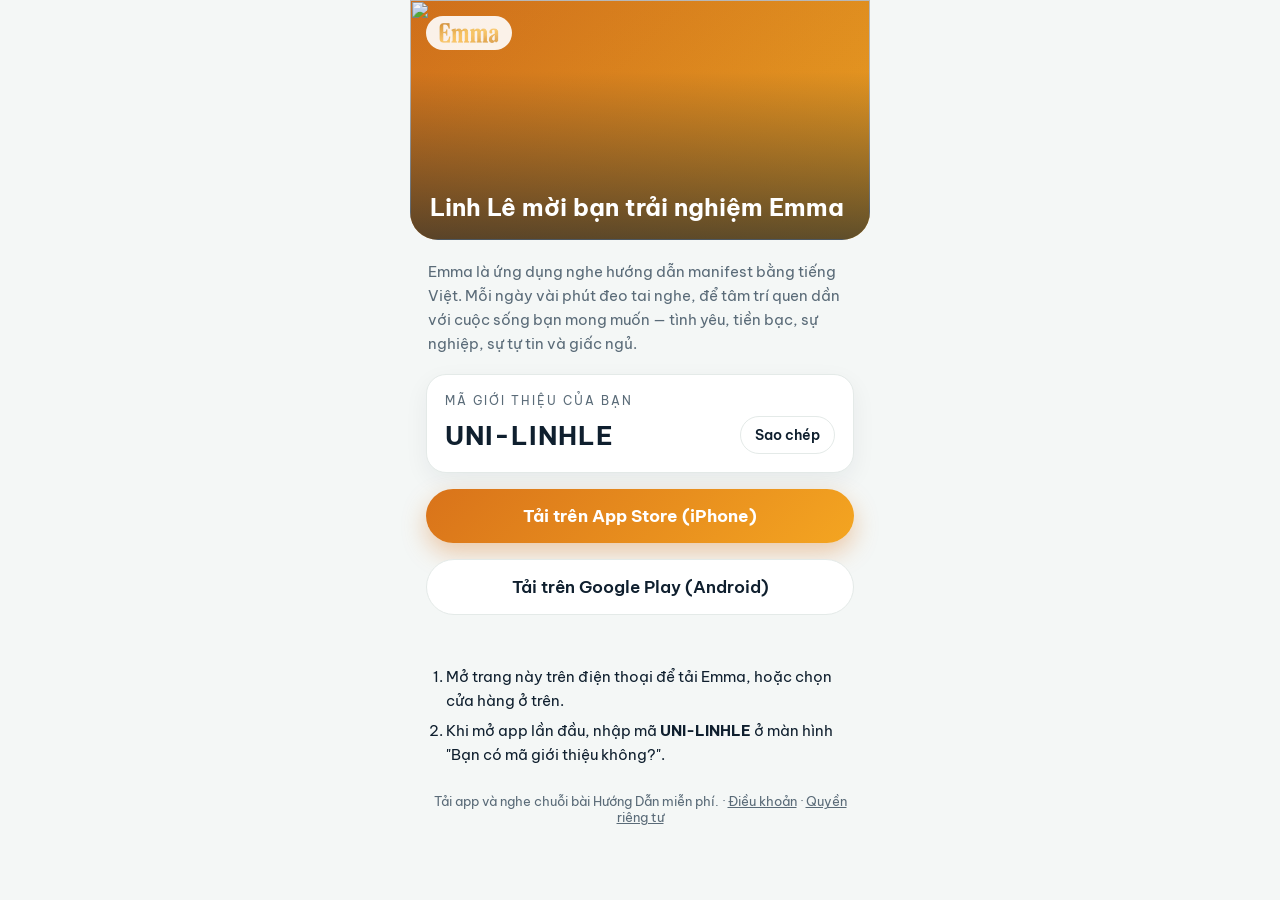
==== u/unilinhle/index.html @ 007b0d3c "Personal partner link pages (/u/<code>) One page per partner member: shows the member's referral cod" ====
<!DOCTYPE html>
<html lang="vi">
<head>
<meta charset="UTF-8" />
<meta name="viewport" content="width=device-width, initial-scale=1.0, viewport-fit=cover" />
<meta name="robots" content="noindex" />
<title>Linh Lê mời bạn trải nghiệm Emma</title>
<meta name="description" content="Emma — nghe hướng dẫn manifest bằng tiếng Việt, mỗi ngày vài phút cho tình yêu, tiền bạc, sự nghiệp và giấc ngủ. Nhấn để tải miễn phí." />
<meta property="og:type" content="website" />
<meta property="og:url" content="https://emmamanifest.com/u/unilinhle" />
<meta property="og:title" content="Linh Lê mời bạn trải nghiệm Emma" />
<meta property="og:description" content="Emma — nghe hướng dẫn manifest bằng tiếng Việt, mỗi ngày vài phút cho tình yêu, tiền bạc, sự nghiệp và giấc ngủ. Nhấn để tải miễn phí." />
<meta property="og:image" content="https://img.emmamanifest.com/cdn-cgi/image/width=1200,height=630,fit=cover,quality=80,format=jpeg/Beauty%26Lifestyle/bright-hot-air-balloons-in-sky-of-cappadocia-turk_36GJCUH5V2.jpg" />
<meta property="og:image:width" content="1200" />
<meta property="og:image:height" content="630" />
<meta name="twitter:card" content="summary_large_image" />
<link rel="preconnect" href="https://fonts.googleapis.com" />
<link rel="preconnect" href="https://fonts.gstatic.com" crossorigin />
<link href="https://fonts.googleapis.com/css2?family=Be+Vietnam+Pro:wght@400;600;700&display=swap" rel="stylesheet" />
<style>
  :root { --a:#D9731A; --b:#F4A521; --ink:#0F1F2E; --soft:#5A6B78; --bg:#F4F7F6; --line:#E4EAE8; }
  * { box-sizing:border-box; }
  body { margin:0; background:var(--bg); color:var(--ink); font-family:'Be Vietnam Pro',-apple-system,BlinkMacSystemFont,'Segoe UI',Roboto,sans-serif; -webkit-font-smoothing:antialiased; }
  .wrap { max-width:460px; margin:0 auto; padding:0 16px 40px; }
  .hero { position:relative; height:240px; border-radius:0 0 28px 28px; overflow:hidden; margin:0 -16px; background:linear-gradient(135deg,var(--a),var(--b)); }
  .hero .bg { width:100%; height:100%; object-fit:cover; display:block; }
  .hero::after { content:''; position:absolute; inset:0; background:linear-gradient(180deg,rgba(15,31,46,.05) 30%,rgba(15,31,46,.65)); }
  .logo { position:absolute; top:16px; left:16px; z-index:1; height:34px; width:auto; padding:7px 12px; background:rgba(255,255,255,.9); border-radius:999px; box-sizing:border-box; }
  .hero h1 { position:absolute; left:20px; right:20px; bottom:18px; z-index:1; margin:0; color:#fff; font-size:24px; line-height:1.25; font-weight:700; }
  .lead { color:var(--soft); font-size:15px; line-height:1.6; margin:20px 2px 18px; }
  .card { background:#fff; border:1px solid var(--line); border-radius:20px; padding:18px; box-shadow:0 8px 24px rgba(15,31,46,.06); }
  .label { font-size:12px; letter-spacing:2px; color:var(--soft); text-transform:uppercase; margin-bottom:8px; }
  .coderow { display:flex; align-items:center; justify-content:space-between; gap:10px; }
  .code { font-size:26px; font-weight:700; letter-spacing:1px; word-break:break-all; }
  .copy { border:1px solid var(--line); background:#fff; color:var(--ink); border-radius:999px; padding:9px 14px; font-weight:600; font-size:14px; font-family:inherit; cursor:pointer; white-space:nowrap; }
  .cta { display:block; width:100%; margin:16px 0 8px; padding:16px; border:0; border-radius:999px; color:#fff; font-weight:700; font-size:17px; font-family:inherit; text-align:center; text-decoration:none; background:linear-gradient(135deg,var(--a),var(--b)); box-shadow:0 10px 24px rgba(217,115,26,.35); cursor:pointer; }
  .cta.secondary { background:#fff; color:var(--ink); border:1px solid var(--line); box-shadow:none; font-weight:600; }
  .toast { text-align:center; color:var(--a); font-size:14px; min-height:20px; font-weight:600; }
  ol { margin:22px 0 0; padding-left:20px; color:var(--ink); font-size:15px; line-height:1.6; }
  ol li { margin-bottom:6px; }
  .muted { color:var(--soft); font-size:13px; text-align:center; margin-top:26px; }
  .muted a { color:var(--soft); }
  .only-ios, .only-android, .only-desktop { display:none; }
  body.ios .only-ios, body.android .only-android, body.desktop .only-desktop { display:block; }
</style>
</head>
<body>
<div class="wrap">
  <div class="hero">
    <img class="bg" src="https://img.emmamanifest.com/cdn-cgi/image/width=900,height=600,fit=cover,quality=75,format=auto/Beauty%26Lifestyle/bright-hot-air-balloons-in-sky-of-cappadocia-turk_36GJCUH5V2.jpg" alt="" />
    <img class="logo" src="/u/logo.png" alt="Emma" />
    <h1>Linh Lê mời bạn trải nghiệm Emma</h1>
  </div>
  <p class="lead">Emma là ứng dụng nghe hướng dẫn manifest bằng tiếng Việt. Mỗi ngày vài phút đeo tai nghe, để tâm trí quen dần với cuộc sống bạn mong muốn — tình yêu, tiền bạc, sự nghiệp, sự tự tin và giấc ngủ.</p>

  <div class="card">
    <div class="label">Mã giới thiệu của bạn</div>
    <div class="coderow"><div class="code" id="code">UNI-LINHLE</div><button class="copy" type="button" id="copyBtn">Sao chép</button></div>
  </div>

  <a class="cta only-ios" id="iosBtn" href="https://apps.apple.com/vn/app/emma-manifest-daily/id6798245439">Tải Emma miễn phí</a>
  <a class="cta only-android" id="androidBtn" href="https://play.google.com/store/apps/details?id=com.emmamanifest.app&referrer=code%3DUNI-LINHLE">Tải Emma trên Google Play</a>
  <div class="only-desktop">
    <a class="cta" href="https://apps.apple.com/vn/app/emma-manifest-daily/id6798245439">Tải trên App Store (iPhone)</a>
    <a class="cta secondary" href="https://play.google.com/store/apps/details?id=com.emmamanifest.app&referrer=code%3DUNI-LINHLE">Tải trên Google Play (Android)</a>
  </div>
  <div class="toast" id="toast"></div>

  <ol class="only-ios">
    <li>Bấm <b>Tải Emma miễn phí</b> — mã của bạn được sao chép sẵn.</li>
    <li>Cài và mở Emma.</li>
    <li>Ở màn hình <b>"Bạn có mã giới thiệu không?"</b>, bấm <b>Dán mã</b> (hoặc giữ ngón tay vào ô nhập → Dán, hay gõ mã ở trên) rồi bấm Xác nhận.</li>
  </ol>
  <ol class="only-android">
    <li>Bấm <b>Tải Emma trên Google Play</b> và cài app.</li>
    <li>Mở Emma — mã của bạn đã được điền sẵn ở màn hình <b>"Bạn có mã giới thiệu không?"</b>, chỉ cần bấm Xác nhận.</li>
  </ol>
  <ol class="only-desktop">
    <li>Mở trang này trên điện thoại để tải Emma, hoặc chọn cửa hàng ở trên.</li>
    <li>Khi mở app lần đầu, nhập mã <b>UNI-LINHLE</b> ở màn hình "Bạn có mã giới thiệu không?".</li>
  </ol>

  <p class="muted">Tải app và nghe chuỗi bài Hướng Dẫn miễn phí. · <a href="/terms.html">Điều khoản</a> · <a href="/privacy.html">Quyền riêng tư</a></p>
</div>
<script>
(function () {
  var CODE = "UNI-LINHLE";
  var ua = navigator.userAgent || '';
  var isAndroid = /Android/i.test(ua);
  var isIOS = /iPhone|iPad|iPod/i.test(ua) || (navigator.platform === 'MacIntel' && navigator.maxTouchPoints > 1);
  var platform = isIOS ? 'ios' : isAndroid ? 'android' : 'other';
  document.body.className = isIOS ? 'ios' : isAndroid ? 'android' : 'desktop';

  // Đếm 1 lượt bấm link mỗi lần mở trang (không lưu IP hay thông tin thiết bị).
  try {
    var key = 'emma-click-' + CODE;
    if (!sessionStorage.getItem(key)) {
      sessionStorage.setItem(key, '1');
      fetch("https://owqayzsscqypeoulrnyd.supabase.co" + '/rest/v1/rpc/record_link_click', {
        method: 'POST', keepalive: true,
        headers: { apikey: "eyJhbGciOiJIUzI1NiIsInR5cCI6IkpXVCJ9.eyJpc3MiOiJzdXBhYmFzZSIsInJlZiI6Im93cWF5enNzY3F5cGVvdWxybnlkIiwicm9sZSI6ImFub24iLCJpYXQiOjE3ODE2ODM2ODUsImV4cCI6MjA5NzI1OTY4NX0.HmFFwhFHB6g46zTIH0yZIYyw733MjlcVakrV6QlC260", Authorization: 'Bearer ' + "eyJhbGciOiJIUzI1NiIsInR5cCI6IkpXVCJ9.eyJpc3MiOiJzdXBhYmFzZSIsInJlZiI6Im93cWF5enNzY3F5cGVvdWxybnlkIiwicm9sZSI6ImFub24iLCJpYXQiOjE3ODE2ODM2ODUsImV4cCI6MjA5NzI1OTY4NX0.HmFFwhFHB6g46zTIH0yZIYyw733MjlcVakrV6QlC260", 'Content-Type': 'application/json' },
        body: JSON.stringify({ p_code: CODE, p_platform: platform })
      }).catch(function () {});
    }
  } catch (e) {}

  var toast = document.getElementById('toast');
  function copyCode() {
    var done = function () { toast.textContent = 'Đã sao chép mã ' + CODE; };
    try {
      if (navigator.clipboard && window.isSecureContext) {
        navigator.clipboard.writeText(CODE).then(done, fallback);
        return;
      }
    } catch (e) {}
    fallback();
    function fallback() {
      // Trình duyệt trong Zalo / Facebook / Messenger thường chặn navigator.clipboard.
      try {
        var t = document.createElement('textarea');
        t.value = CODE; t.setAttribute('readonly', ''); t.style.position = 'fixed'; t.style.opacity = '0';
        document.body.appendChild(t); t.select(); t.setSelectionRange(0, 99);
        document.execCommand('copy'); document.body.removeChild(t); done();
      } catch (e) { toast.textContent = 'Hãy ghi nhớ mã ' + CODE + ' để nhập khi mở app'; }
    }
  }
  document.getElementById('copyBtn').addEventListener('click', copyCode);
  document.getElementById('iosBtn').addEventListener('click', function (e) {
    e.preventDefault(); copyCode();
    var href = this.href; setTimeout(function () { location.href = href; }, 350);
  });
  if (isAndroid) {
    // Android: mã đi kèm link Google Play, tự chuyển sau giây lát.
    setTimeout(function () { location.href = document.getElementById('androidBtn').href; }, 1200);
  }
})();
</script>
</body>
</html>
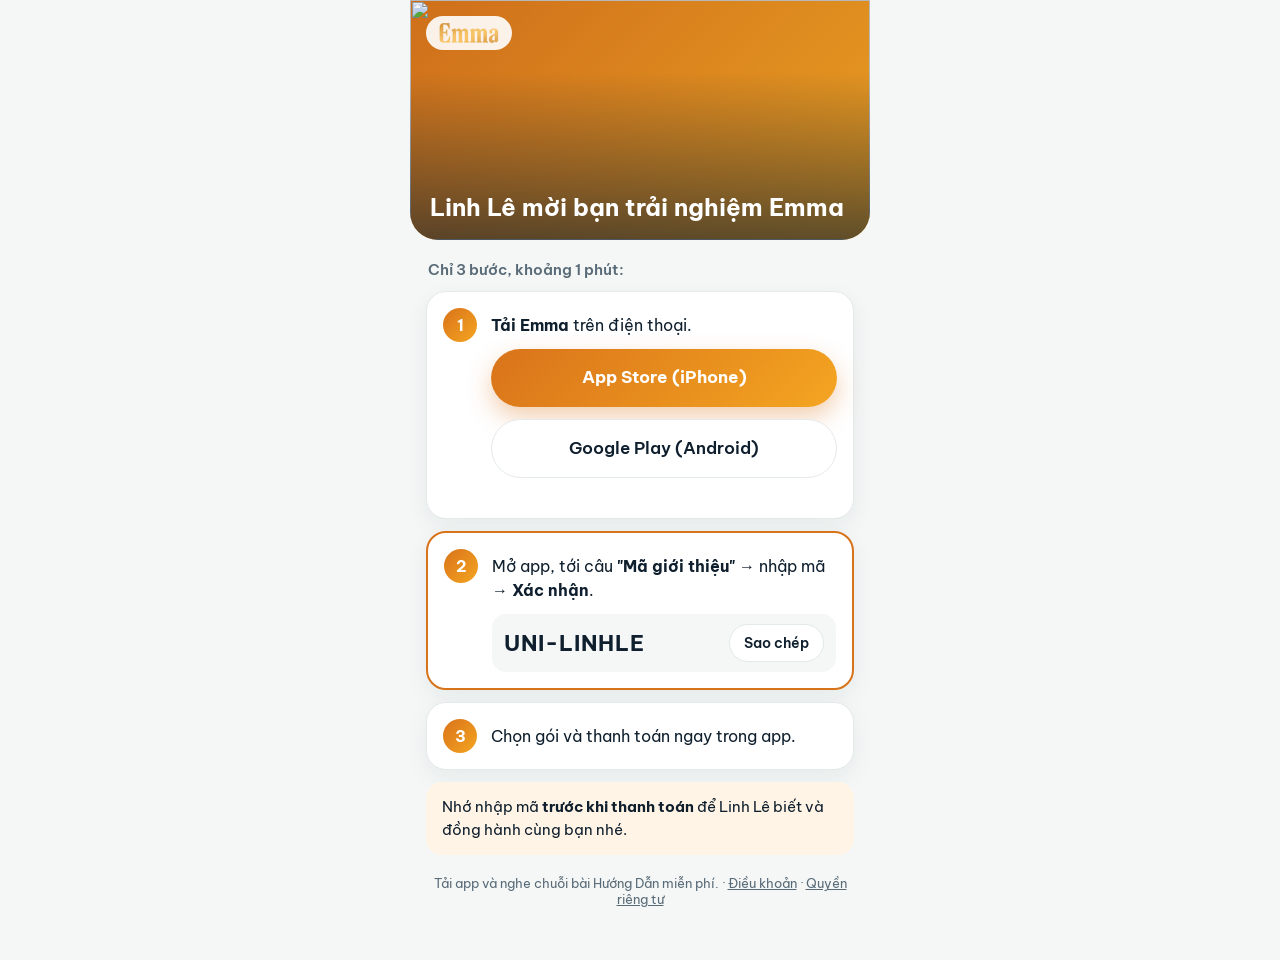
==== commit 29778b19: "Link pages: 3 clear steps, remind to enter the code before paying Co-Authored-By: Claude Opus 5.5 <n" ====
--- a/u/unilinhle/index.html
+++ b/u/unilinhle/index.html
@@ -27,18 +27,19 @@
   .hero::after { content:''; position:absolute; inset:0; background:linear-gradient(180deg,rgba(15,31,46,.05) 30%,rgba(15,31,46,.65)); }
   .logo { position:absolute; top:16px; left:16px; z-index:1; height:34px; width:auto; padding:7px 12px; background:rgba(255,255,255,.9); border-radius:999px; box-sizing:border-box; }
   .hero h1 { position:absolute; left:20px; right:20px; bottom:18px; z-index:1; margin:0; color:#fff; font-size:24px; line-height:1.25; font-weight:700; }
-  .lead { color:var(--soft); font-size:15px; line-height:1.6; margin:20px 2px 18px; }
-  .card { background:#fff; border:1px solid var(--line); border-radius:20px; padding:18px; box-shadow:0 8px 24px rgba(15,31,46,.06); }
-  .label { font-size:12px; letter-spacing:2px; color:var(--soft); text-transform:uppercase; margin-bottom:8px; }
-  .coderow { display:flex; align-items:center; justify-content:space-between; gap:10px; }
-  .code { font-size:26px; font-weight:700; letter-spacing:1px; word-break:break-all; }
+  .lead { color:var(--soft); font-size:15px; margin:20px 2px 12px; font-weight:600; }
+  .step { display:flex; gap:14px; background:#fff; border:1px solid var(--line); border-radius:20px; padding:16px; margin-bottom:12px; box-shadow:0 8px 24px rgba(15,31,46,.06); }
+  .step.hl { border:2px solid var(--a); }
+  .num { flex:0 0 34px; height:34px; border-radius:50%; background:linear-gradient(135deg,var(--a),var(--b)); color:#fff; font-weight:700; display:flex; align-items:center; justify-content:center; }
+  .txt { flex:1; min-width:0; font-size:16px; line-height:1.5; padding-top:5px; }
+  .note { background:#FFF4E5; border-radius:16px; padding:14px 16px; font-size:15px; line-height:1.5; margin-top:4px; }
+  .coderow { margin-top:12px; background:var(--bg); border-radius:14px; padding:10px 12px; display:flex; align-items:center; justify-content:space-between; gap:10px; }
+  .code { font-size:22px; font-weight:700; letter-spacing:1px; word-break:break-all; }
   .copy { border:1px solid var(--line); background:#fff; color:var(--ink); border-radius:999px; padding:9px 14px; font-weight:600; font-size:14px; font-family:inherit; cursor:pointer; white-space:nowrap; }
-  .cta { display:block; width:100%; margin:16px 0 8px; padding:16px; border:0; border-radius:999px; color:#fff; font-weight:700; font-size:17px; font-family:inherit; text-align:center; text-decoration:none; background:linear-gradient(135deg,var(--a),var(--b)); box-shadow:0 10px 24px rgba(217,115,26,.35); cursor:pointer; }
+  .cta { display:block; width:100%; margin:12px 0 4px; padding:16px; border:0; border-radius:999px; color:#fff; font-weight:700; font-size:17px; font-family:inherit; text-align:center; text-decoration:none; background:linear-gradient(135deg,var(--a),var(--b)); box-shadow:0 10px 24px rgba(217,115,26,.35); cursor:pointer; }
   .cta.secondary { background:#fff; color:var(--ink); border:1px solid var(--line); box-shadow:none; font-weight:600; }
   .toast { text-align:center; color:var(--a); font-size:14px; min-height:20px; font-weight:600; }
-  ol { margin:22px 0 0; padding-left:20px; color:var(--ink); font-size:15px; line-height:1.6; }
-  ol li { margin-bottom:6px; }
-  .muted { color:var(--soft); font-size:13px; text-align:center; margin-top:26px; }
+  .muted { color:var(--soft); font-size:13px; text-align:center; margin-top:20px; }
   .muted a { color:var(--soft); }
   .only-ios, .only-android, .only-desktop { display:none; }
   body.ios .only-ios, body.android .only-android, body.desktop .only-desktop { display:block; }
@@ -51,34 +52,40 @@
     <img class="logo" src="/u/logo.png" alt="Emma" />
     <h1>Linh Lê mời bạn trải nghiệm Emma</h1>
   </div>
-  <p class="lead">Emma là ứng dụng nghe hướng dẫn manifest bằng tiếng Việt. Mỗi ngày vài phút đeo tai nghe, để tâm trí quen dần với cuộc sống bạn mong muốn — tình yêu, tiền bạc, sự nghiệp, sự tự tin và giấc ngủ.</p>
+  <p class="lead">Chỉ 3 bước, khoảng 1 phút:</p>
 
-  <div class="card">
-    <div class="label">Mã giới thiệu của bạn</div>
-    <div class="coderow"><div class="code" id="code">UNI-LINHLE</div><button class="copy" type="button" id="copyBtn">Sao chép</button></div>
+  <div class="step">
+    <div class="num">1</div>
+    <div class="txt">
+      <div class="only-ios"><b>Tải Emma</b> — mã của bạn được chép sẵn.</div>
+      <div class="only-android"><b>Tải Emma</b> trên Google Play.</div>
+      <div class="only-desktop"><b>Tải Emma</b> trên điện thoại.</div>
+      <a class="cta only-ios" id="iosBtn" href="https://apps.apple.com/vn/app/emma-manifest-daily/id6798245439?pt=129130644&ct=UNI-LINHLE&mt=8">Tải Emma miễn phí</a>
+      <a class="cta only-android" id="androidBtn" href="https://play.google.com/store/apps/details?id=com.emmamanifest.app&referrer=code%3DUNI-LINHLE">Tải Emma miễn phí</a>
+      <div class="only-desktop">
+        <a class="cta" href="https://apps.apple.com/vn/app/emma-manifest-daily/id6798245439?pt=129130644&ct=UNI-LINHLE&mt=8">App Store (iPhone)</a>
+        <a class="cta secondary" href="https://play.google.com/store/apps/details?id=com.emmamanifest.app&referrer=code%3DUNI-LINHLE">Google Play (Android)</a>
+      </div>
+      <div class="toast" id="toast"></div>
+    </div>
   </div>
 
-  <a class="cta only-ios" id="iosBtn" href="https://apps.apple.com/vn/app/emma-manifest-daily/id6798245439">Tải Emma miễn phí</a>
-  <a class="cta only-android" id="androidBtn" href="https://play.google.com/store/apps/details?id=com.emmamanifest.app&referrer=code%3DUNI-LINHLE">Tải Emma trên Google Play</a>
-  <div class="only-desktop">
-    <a class="cta" href="https://apps.apple.com/vn/app/emma-manifest-daily/id6798245439">Tải trên App Store (iPhone)</a>
-    <a class="cta secondary" href="https://play.google.com/store/apps/details?id=com.emmamanifest.app&referrer=code%3DUNI-LINHLE">Tải trên Google Play (Android)</a>
+  <div class="step hl">
+    <div class="num">2</div>
+    <div class="txt">
+      <div class="only-ios">Mở app, tới câu <b>"Mã giới thiệu"</b> → bấm <b>Dán</b> → <b>Xác nhận</b>.</div>
+      <div class="only-android">Mở app, tới câu <b>"Mã giới thiệu"</b>: mã đã điền sẵn, bấm <b>Xác nhận</b>.</div>
+      <div class="only-desktop">Mở app, tới câu <b>"Mã giới thiệu"</b> → nhập mã → <b>Xác nhận</b>.</div>
+      <div class="coderow"><div class="code" id="code">UNI-LINHLE</div><button class="copy" type="button" id="copyBtn">Sao chép</button></div>
+    </div>
   </div>
-  <div class="toast" id="toast"></div>
 
-  <ol class="only-ios">
-    <li>Bấm <b>Tải Emma miễn phí</b> — mã của bạn được sao chép sẵn.</li>
-    <li>Cài và mở Emma.</li>
-    <li>Ở màn hình <b>"Bạn có mã giới thiệu không?"</b>, bấm <b>Dán mã</b> (hoặc giữ ngón tay vào ô nhập → Dán, hay gõ mã ở trên) rồi bấm Xác nhận.</li>
-  </ol>
-  <ol class="only-android">
-    <li>Bấm <b>Tải Emma trên Google Play</b> và cài app.</li>
-    <li>Mở Emma — mã của bạn đã được điền sẵn ở màn hình <b>"Bạn có mã giới thiệu không?"</b>, chỉ cần bấm Xác nhận.</li>
-  </ol>
-  <ol class="only-desktop">
-    <li>Mở trang này trên điện thoại để tải Emma, hoặc chọn cửa hàng ở trên.</li>
-    <li>Khi mở app lần đầu, nhập mã <b>UNI-LINHLE</b> ở màn hình "Bạn có mã giới thiệu không?".</li>
-  </ol>
+  <div class="step">
+    <div class="num">3</div>
+    <div class="txt">Chọn gói và thanh toán ngay trong app.</div>
+  </div>
+
+  <div class="note">Nhớ nhập mã <b>trước khi thanh toán</b> để Linh Lê biết và đồng hành cùng bạn nhé.</div>
 
   <p class="muted">Tải app và nghe chuỗi bài Hướng Dẫn miễn phí. · <a href="/terms.html">Điều khoản</a> · <a href="/privacy.html">Quyền riêng tư</a></p>
 </div>
@@ -130,8 +137,8 @@
     var href = this.href; setTimeout(function () { location.href = href; }, 350);
   });
   if (isAndroid) {
-    // Android: mã đi kèm link Google Play, tự chuyển sau giây lát.
-    setTimeout(function () { location.href = document.getElementById('androidBtn').href; }, 1200);
+    // Android: mã đi kèm link Google Play, tự chuyển sau 3 giây (đủ để đọc 3 bước).
+    setTimeout(function () { location.href = document.getElementById('androidBtn').href; }, 3000);
   }
 })();
 </script>
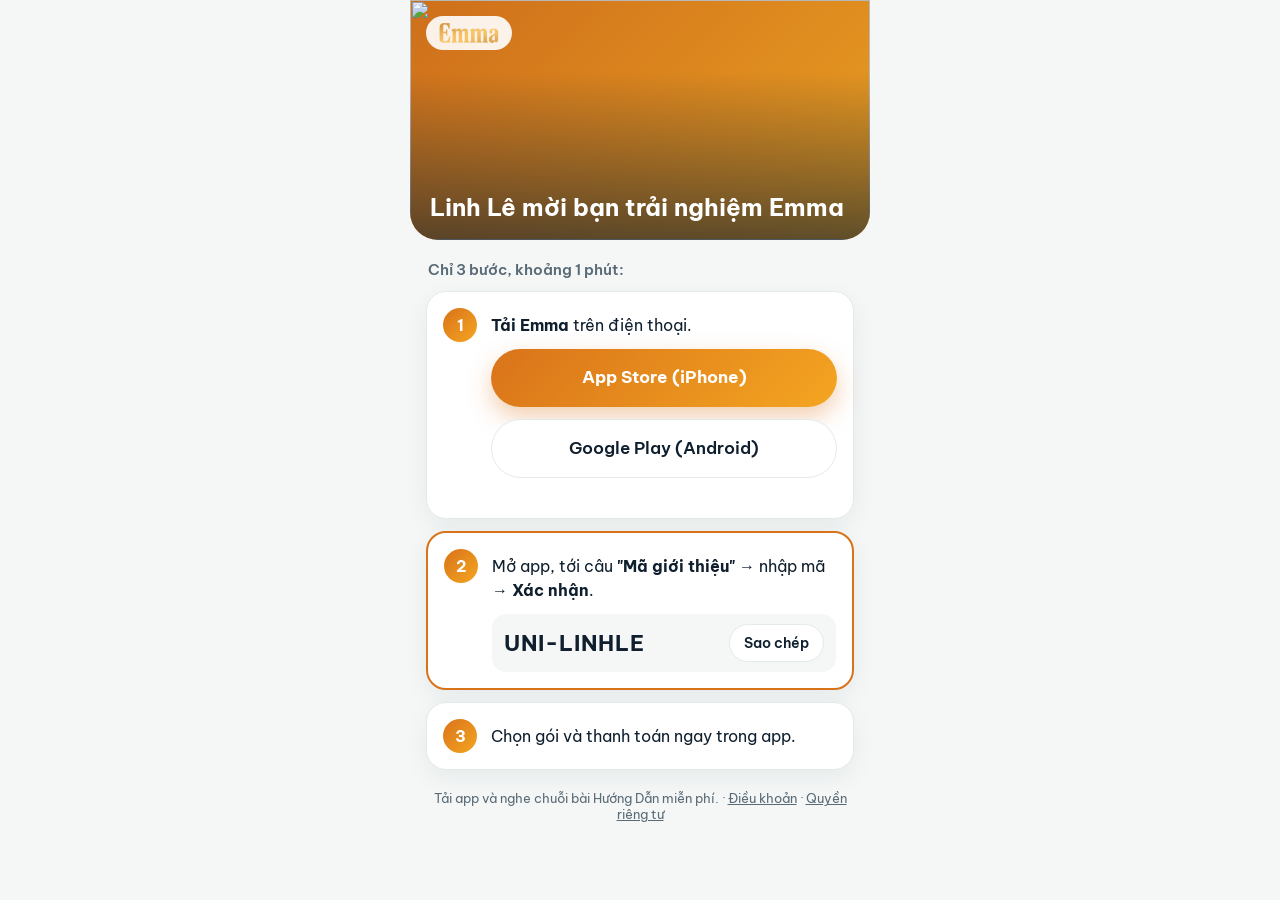
==== commit 4e849947: "Link pages: long-press paste step for iOS 1.0.1, drop closing note Co-Authored-By: Claude Opus 5.5 <" ====
--- a/u/unilinhle/index.html
+++ b/u/unilinhle/index.html
@@ -32,7 +32,6 @@
   .step.hl { border:2px solid var(--a); }
   .num { flex:0 0 34px; height:34px; border-radius:50%; background:linear-gradient(135deg,var(--a),var(--b)); color:#fff; font-weight:700; display:flex; align-items:center; justify-content:center; }
   .txt { flex:1; min-width:0; font-size:16px; line-height:1.5; padding-top:5px; }
-  .note { background:#FFF4E5; border-radius:16px; padding:14px 16px; font-size:15px; line-height:1.5; margin-top:4px; }
   .coderow { margin-top:12px; background:var(--bg); border-radius:14px; padding:10px 12px; display:flex; align-items:center; justify-content:space-between; gap:10px; }
   .code { font-size:22px; font-weight:700; letter-spacing:1px; word-break:break-all; }
   .copy { border:1px solid var(--line); background:#fff; color:var(--ink); border-radius:999px; padding:9px 14px; font-weight:600; font-size:14px; font-family:inherit; cursor:pointer; white-space:nowrap; }
@@ -73,7 +72,7 @@
   <div class="step hl">
     <div class="num">2</div>
     <div class="txt">
-      <div class="only-ios">Mở app, tới câu <b>"Mã giới thiệu"</b> → bấm <b>Dán</b> → <b>Xác nhận</b>.</div>
+      <div class="only-ios">Mở app, tới câu <b>"Mã giới thiệu"</b> → nhấn giữ ô nhập → <b>Dán</b> → <b>Xác nhận</b>.</div>
       <div class="only-android">Mở app, tới câu <b>"Mã giới thiệu"</b>: mã đã điền sẵn, bấm <b>Xác nhận</b>.</div>
       <div class="only-desktop">Mở app, tới câu <b>"Mã giới thiệu"</b> → nhập mã → <b>Xác nhận</b>.</div>
       <div class="coderow"><div class="code" id="code">UNI-LINHLE</div><button class="copy" type="button" id="copyBtn">Sao chép</button></div>
@@ -85,7 +84,6 @@
     <div class="txt">Chọn gói và thanh toán ngay trong app.</div>
   </div>
 
-  <div class="note">Nhớ nhập mã <b>trước khi thanh toán</b> để Linh Lê biết và đồng hành cùng bạn nhé.</div>
 
   <p class="muted">Tải app và nghe chuỗi bài Hướng Dẫn miễn phí. · <a href="/terms.html">Điều khoản</a> · <a href="/privacy.html">Quyền riêng tư</a></p>
 </div>
